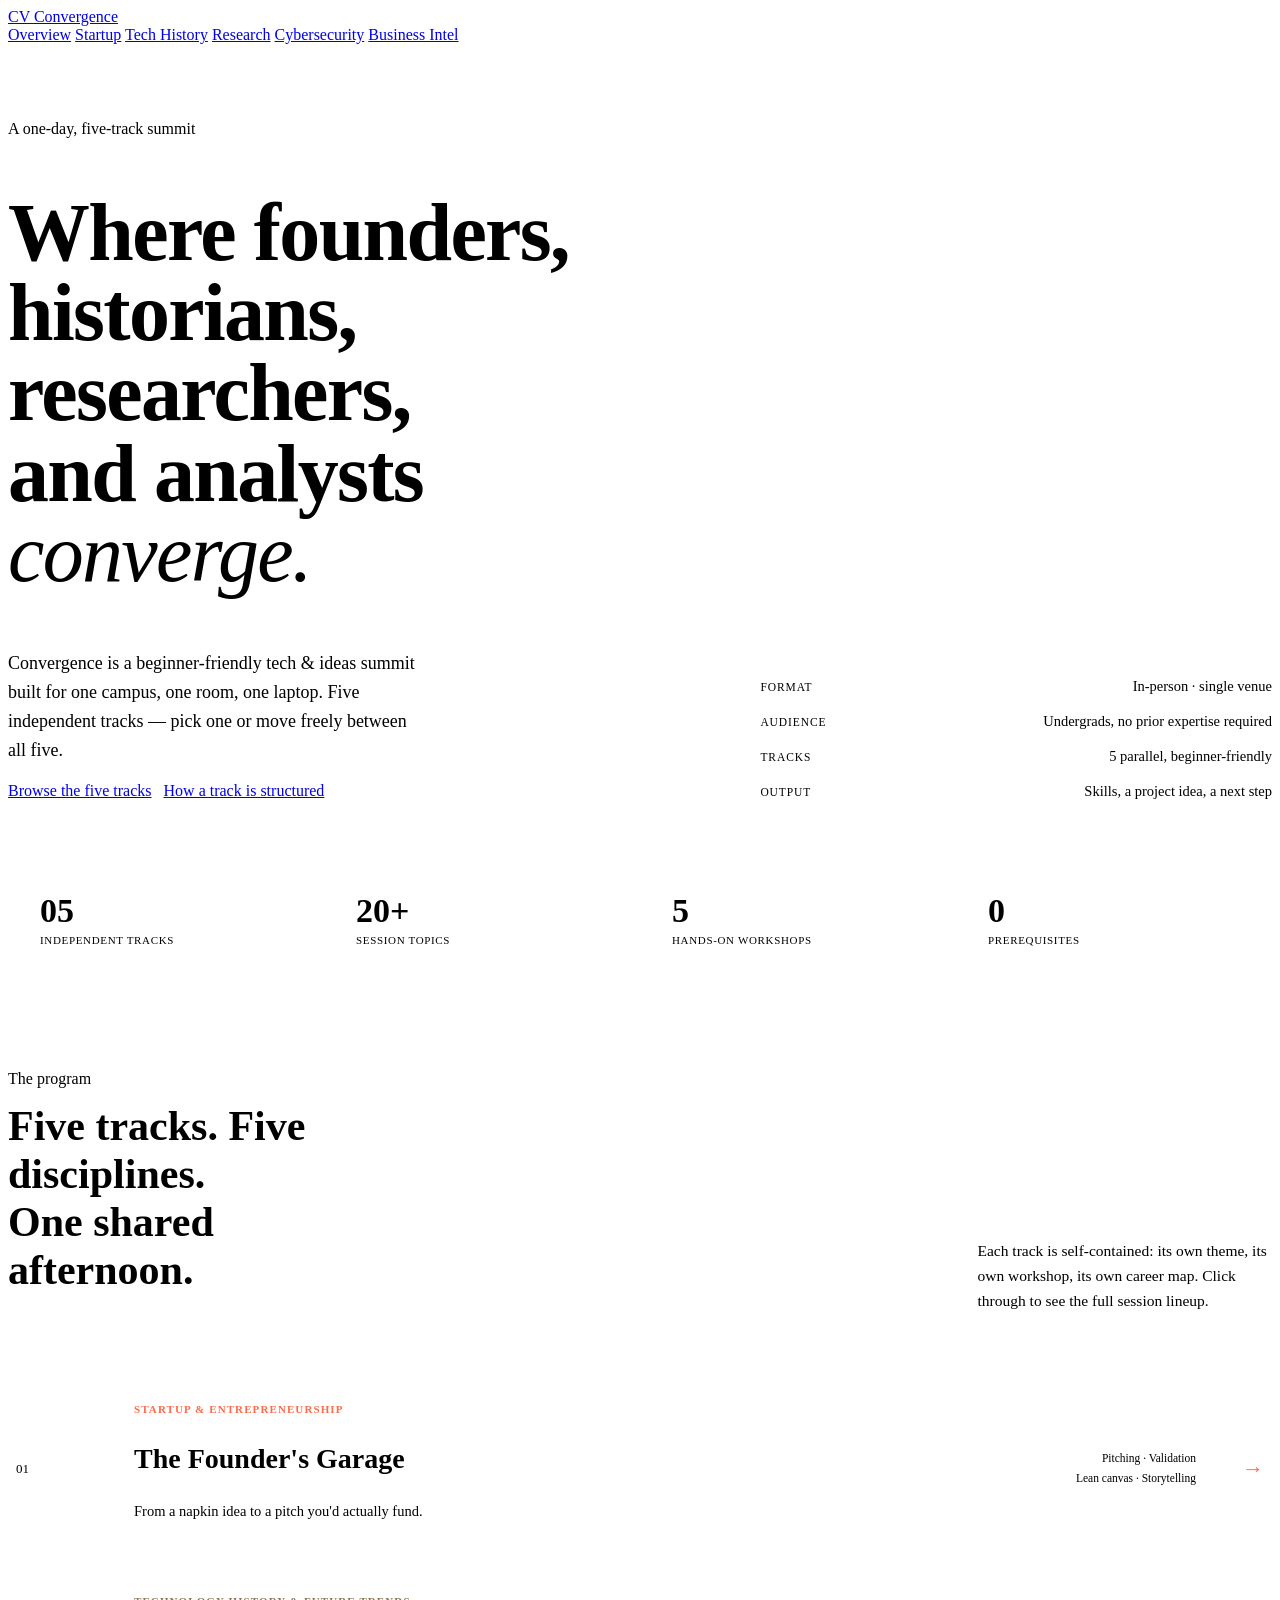
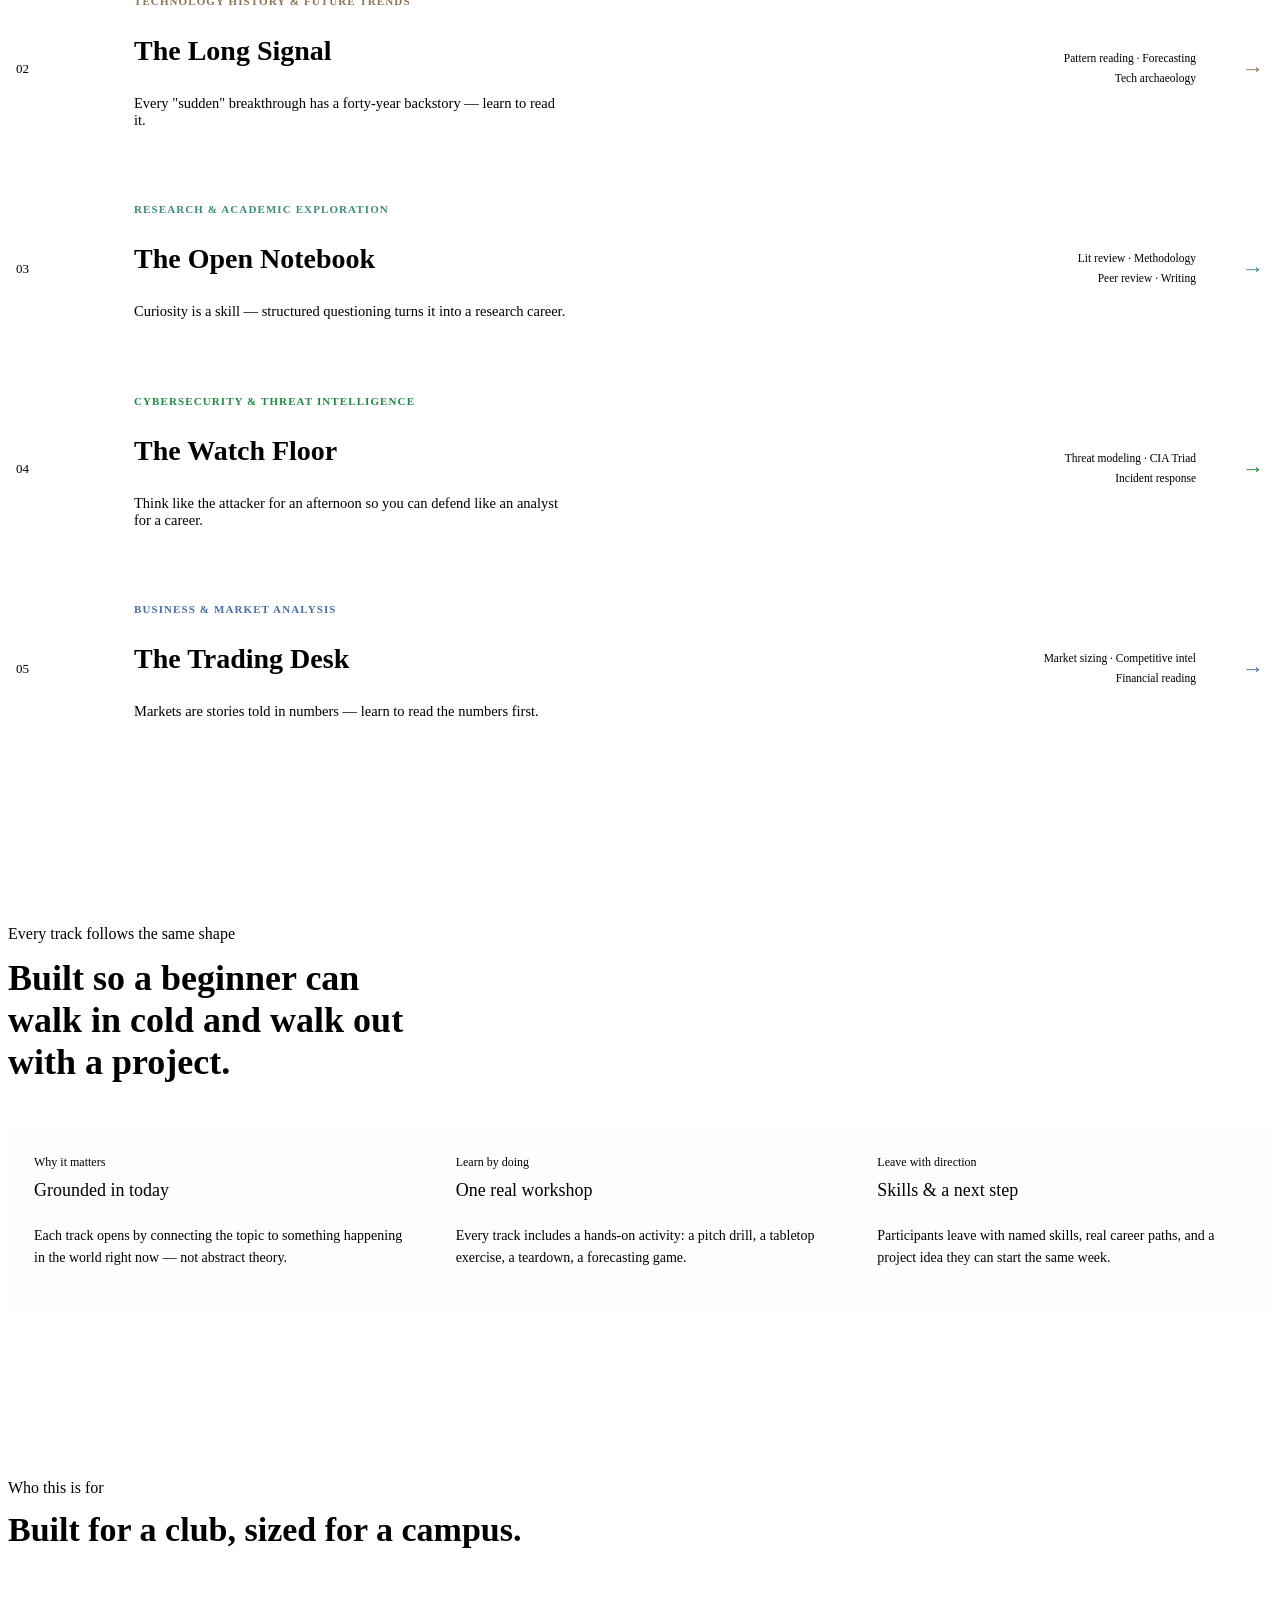
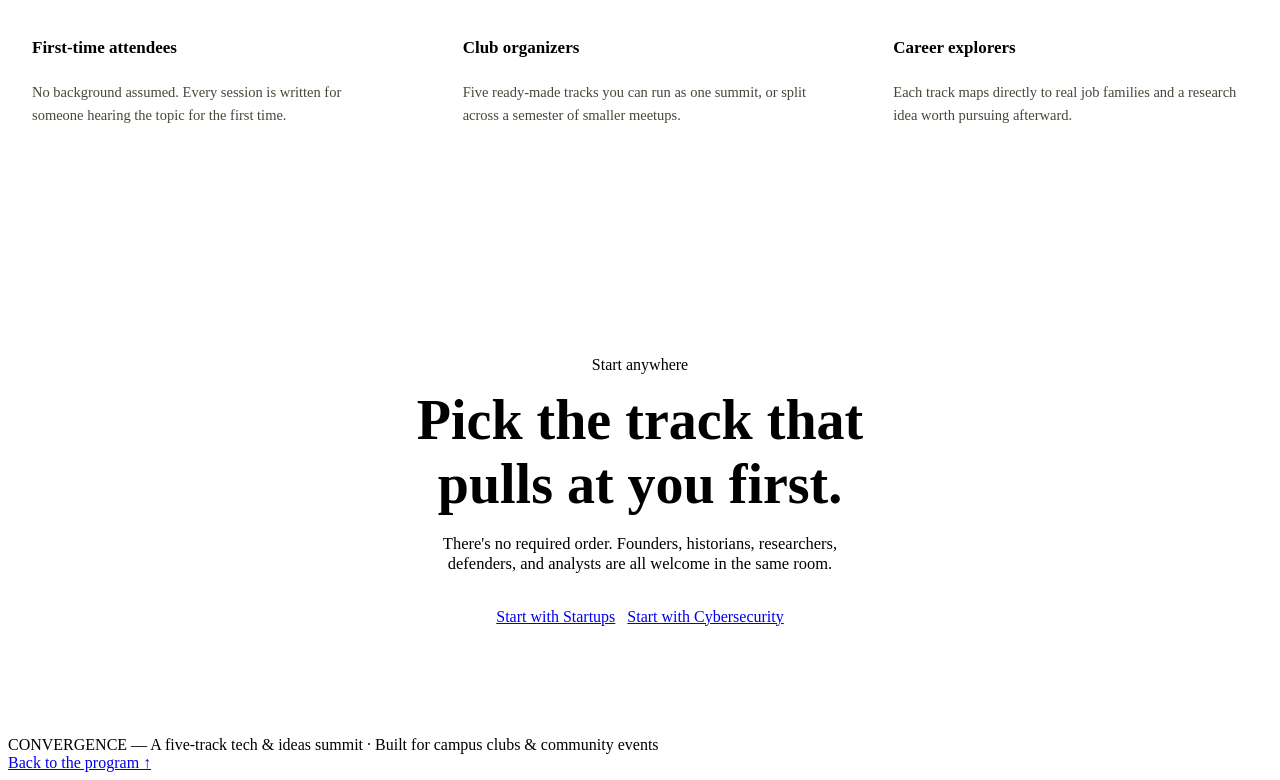
==== index.html @ 2186295e "Add files via upload" ====
<!DOCTYPE html>
<html lang="en">
<head>
<meta charset="UTF-8">
<meta name="viewport" content="width=device-width, initial-scale=1.0">
<title>Convergence — A Five-Track Tech & Ideas Summit</title>
<link rel="stylesheet" href="assets/style.css">
<style>

  /* ===== HOME-SPECIFIC ===== */

  .hero{
    position:relative;
    padding: 76px 0 0;
    overflow:hidden;
  }
  .hero-inner{
    display:grid;
    grid-template-columns: 1.1fr 0.9fr;
    gap: 56px;
    align-items: end;
    padding-bottom: 64px;
    border-bottom: 1px solid var(--line);
  }
  @media (max-width: 900px){
    .hero-inner{ grid-template-columns: 1fr; }
  }
  .hero-eyebrow{ margin-bottom: 22px; }
  .hero h1{
    font-size: clamp(40px, 6.4vw, 84px);
    line-height: 0.98;
    letter-spacing: -0.02em;
  }
  .hero h1 em{
    font-style: italic;
    font-weight: 400;
    color: var(--muted);
  }
  .hero-sub{
    margin-top: 26px;
    font-size: 18px;
    color: var(--muted);
    max-width: 46ch;
    line-height: 1.6;
  }
  .hero-meta{
    display:flex; flex-direction:column; gap: 18px;
    border-left: 1px solid var(--line);
    padding-left: 32px;
  }
  @media (max-width: 900px){
    .hero-meta{ border-left:none; padding-left:0; border-top:1px solid var(--line); padding-top:24px; }
  }
  .meta-row{ display:flex; justify-content:space-between; gap:16px; font-size:14.5px; }
  .meta-row .k{ font-family: var(--mono); color:var(--muted); text-transform:uppercase; font-size:11.5px; letter-spacing:.08em; padding-top:3px; }
  .meta-row .v{ text-align:right; font-weight:500; max-width: 60%; }
  .hero-ctas{ display:flex; gap:12px; margin-top:8px; flex-wrap:wrap; }

  /* strip of stats */
  .statline{
    display:grid; grid-template-columns: repeat(4,1fr);
    border-bottom:1px solid var(--line);
  }
  .statline .stat{
    padding: 28px 32px;
    border-right: 1px solid var(--line);
  }
  .statline .stat:last-child{ border-right:none; }
  .stat .num{ font-family: var(--serif); font-size: 34px; font-weight:600; }
  .stat .lab{ font-family: var(--mono); font-size: 11px; color:var(--muted); letter-spacing:.06em; text-transform:uppercase; margin-top:4px; }
  @media (max-width: 700px){
    .statline{ grid-template-columns: repeat(2,1fr); }
    .statline .stat:nth-child(2){ border-right:none; }
  }

  /* the catalog of tracks — signature element */
  .catalog{ padding: 96px 0 40px; }
  .catalog-head{ display:flex; justify-content:space-between; align-items:flex-end; gap:24px; margin-bottom:44px; flex-wrap:wrap; }
  .catalog-head h2{ font-size: clamp(30px,4vw,42px); margin-top:14px; max-width: 18ch; }
  .catalog-head p{ color:var(--muted); max-width:38ch; font-size:15.5px; line-height:1.6; }

  .card-row{
    display:flex;
    flex-direction:column;
    border-top: 2px solid var(--ink);
  }
  .track-card{
    --accent: var(--ink);
    display:grid;
    grid-template-columns: 90px 1fr 240px 40px;
    align-items:center;
    gap: 28px;
    padding: 30px 8px;
    text-decoration:none; color:inherit;
    border-bottom: 1px solid var(--line);
    position:relative;
    transition: padding-left .22s ease, background .22s ease;
  }
  .track-card:hover{
    padding-left: 24px;
    background: var(--paper-dim);
  }
  .track-card::before{
    content:"";
    position:absolute; left:0; top:0; bottom:0; width:4px;
    background: var(--accent);
    transform: scaleY(0);
    transform-origin: bottom;
    transition: transform .25s ease;
  }
  .track-card:hover::before{ transform: scaleY(1); }

  .tc-num{ font-family:var(--mono); font-size:13px; color:var(--muted); }
  .tc-main .tc-tag{
    font-family: var(--mono); font-size:11px; letter-spacing:.1em; text-transform:uppercase;
    color: var(--accent); margin-bottom:6px; font-weight:700;
  }
  .tc-main h3{ font-size: clamp(20px,2.6vw,28px); font-weight:600; }
  .tc-main .tc-theme{ margin-top:6px; color:var(--muted); font-size:14.5px; max-width:60ch; }
  .tc-skills{ font-family: var(--mono); font-size:11.5px; color:var(--muted); line-height:1.7; text-align:right; }
  .tc-arrow{ font-size:22px; color:var(--accent); justify-self:end; transition: transform .2s ease; }
  .track-card:hover .tc-arrow{ transform: translateX(6px); }

  @media (max-width: 860px){
    .track-card{ grid-template-columns: 1fr; gap:10px; padding: 26px 4px; }
    .tc-skills{ text-align:left; }
    .tc-arrow{ display:none; }
  }

  /* framework strip */
  .framework{
    background: var(--ink); color: var(--paper);
    padding: 80px 0;
    margin-top: 40px;
  }
  .framework .eyebrow{ color: var(--muted-on-ink); }
  .framework h2{ color:var(--paper); font-size:clamp(26px,3.6vw,36px); margin-top:14px; max-width:22ch;}
  .fw-grid{
    margin-top:44px;
    display:grid; grid-template-columns: repeat(3,1fr); gap:1px;
    background: rgba(247,245,240,0.14);
  }
  .fw-item{ background: var(--ink); padding: 28px 26px; }
  .fw-item .fi-num{ font-family:var(--mono); font-size:12px; color:var(--muted-on-ink); }
  .fw-item h4{ color:var(--paper); font-size:18px; margin-top:10px; font-weight:500; }
  .fw-item p{ color: var(--muted-on-ink); font-size:14px; margin-top:8px; line-height:1.6; }
  @media (max-width: 760px){ .fw-grid{ grid-template-columns:1fr; } }

  /* who it's for */
  .audience{ padding: 88px 0; }
  .aud-grid{
    display:grid; grid-template-columns: repeat(3, 1fr); gap: 28px; margin-top: 40px;
  }
  .aud-card{
    border: 1px solid var(--line); padding: 26px 24px; border-radius: var(--radius);
    background: var(--card);
  }
  .aud-card h4{ font-size:17px; }
  .aud-card p{ margin-top:10px; color:#4a4538; font-size:14.5px; line-height:1.6; }
  @media (max-width: 820px){ .aud-grid{ grid-template-columns:1fr; } }

  /* closing CTA */
  .closer{
    padding: 100px 0 110px;
    text-align:center;
    border-top: 1px solid var(--line);
  }
  .closer h2{ font-size: clamp(32px,5vw,56px); max-width: 18ch; margin:14px auto 0; }
  .closer p{ color:var(--muted); margin: 18px auto 0; max-width:50ch; font-size:16.5px; }
  .closer .hero-ctas{ justify-content:center; margin-top:34px; }
</style>
</head>
<body>

<nav class="topnav">
  <div class="topnav-inner">
    <a href="index.html" class="brand">
      <span class="brand-mark">CV</span>
      <span class="brand-name">Convergence</span>
    </a>
    <div class="navlinks">
      <a href="index.html" class="is-active">Overview</a>
      <a href="startup.html">Startup</a>
      <a href="history.html">Tech History</a>
      <a href="research.html">Research</a>
      <a href="cybersecurity.html">Cybersecurity</a>
      <a href="business.html">Business Intel</a>
    </div>
  </div>
</nav>

<header class="hero">
  <div class="wrap">
    <div class="hero-inner">
      <div>
        <span class="eyebrow hero-eyebrow"><span class="dot"></span>A one-day, five-track summit</span>
        <h1>Where founders,<br>historians, researchers,<br>and analysts <em>converge.</em></h1>
        <p class="hero-sub">Convergence is a beginner-friendly tech &amp; ideas summit built for one campus, one room, one laptop. Five independent tracks — pick one or move freely between all five.</p>
        <div class="hero-ctas">
          <a href="#catalog" class="btn btn-solid">Browse the five tracks</a>
          <a href="#framework" class="btn">How a track is structured</a>
        </div>
      </div>
      <div class="hero-meta">
        <div class="meta-row"><span class="k">Format</span><span class="v">In-person · single venue</span></div>
        <div class="meta-row"><span class="k">Audience</span><span class="v">Undergrads, no prior expertise required</span></div>
        <div class="meta-row"><span class="k">Tracks</span><span class="v">5 parallel, beginner-friendly</span></div>
        <div class="meta-row"><span class="k">Output</span><span class="v">Skills, a project idea, a next step</span></div>
      </div>
    </div>
  </div>
</header>

<div class="statline">
  <div class="stat"><div class="num">05</div><div class="lab">Independent tracks</div></div>
  <div class="stat"><div class="num">20+</div><div class="lab">Session topics</div></div>
  <div class="stat"><div class="num">5</div><div class="lab">Hands-on workshops</div></div>
  <div class="stat"><div class="num">0</div><div class="lab">Prerequisites</div></div>
</div>

<section class="catalog" id="catalog">
  <div class="wrap">
    <div class="catalog-head">
      <div>
        <span class="eyebrow"><span class="dot"></span>The program</span>
        <h2>Five tracks. Five disciplines.<br>One shared afternoon.</h2>
      </div>
      <p>Each track is self-contained: its own theme, its own workshop, its own career map. Click through to see the full session lineup.</p>
    </div>

    <div class="card-row">
      <a href="startup.html" class="track-card" style="--accent:#FF6B4A">
        <span class="tc-num">01</span>
        <div class="tc-main">
          <div class="tc-tag">Startup &amp; Entrepreneurship</div>
          <h3>The Founder's Garage</h3>
          <p class="tc-theme">From a napkin idea to a pitch you'd actually fund.</p>
        </div>
        <div class="tc-skills">Pitching · Validation<br>Lean canvas · Storytelling</div>
        <span class="tc-arrow">→</span>
      </a>

      <a href="history.html" class="track-card" style="--accent:#8B7355">
        <span class="tc-num">02</span>
        <div class="tc-main">
          <div class="tc-tag">Technology History &amp; Future Trends</div>
          <h3>The Long Signal</h3>
          <p class="tc-theme">Every "sudden" breakthrough has a forty-year backstory — learn to read it.</p>
        </div>
        <div class="tc-skills">Pattern reading · Forecasting<br>Tech archaeology</div>
        <span class="tc-arrow">→</span>
      </a>

      <a href="research.html" class="track-card" style="--accent:#3D8B7D">
        <span class="tc-num">03</span>
        <div class="tc-main">
          <div class="tc-tag">Research &amp; Academic Exploration</div>
          <h3>The Open Notebook</h3>
          <p class="tc-theme">Curiosity is a skill — structured questioning turns it into a research career.</p>
        </div>
        <div class="tc-skills">Lit review · Methodology<br>Peer review · Writing</div>
        <span class="tc-arrow">→</span>
      </a>

      <a href="cybersecurity.html" class="track-card" style="--accent:#1f8a45">
        <span class="tc-num">04</span>
        <div class="tc-main">
          <div class="tc-tag">Cybersecurity &amp; Threat Intelligence</div>
          <h3>The Watch Floor</h3>
          <p class="tc-theme">Think like the attacker for an afternoon so you can defend like an analyst for a career.</p>
        </div>
        <div class="tc-skills">Threat modeling · CIA Triad<br>Incident response</div>
        <span class="tc-arrow">→</span>
      </a>

      <a href="business.html" class="track-card" style="--accent:#4A6FA5">
        <span class="tc-num">05</span>
        <div class="tc-main">
          <div class="tc-tag">Business &amp; Market Analysis</div>
          <h3>The Trading Desk</h3>
          <p class="tc-theme">Markets are stories told in numbers — learn to read the numbers first.</p>
        </div>
        <div class="tc-skills">Market sizing · Competitive intel<br>Financial reading</div>
        <span class="tc-arrow">→</span>
      </a>
    </div>
  </div>
</section>

<section class="framework" id="framework">
  <div class="wrap">
    <span class="eyebrow"><span class="dot"></span>Every track follows the same shape</span>
    <h2>Built so a beginner can walk in cold and walk out with a project.</h2>
    <div class="fw-grid">
      <div class="fw-item">
        <div class="fi-num">Why it matters</div>
        <h4>Grounded in today</h4>
        <p>Each track opens by connecting the topic to something happening in the world right now — not abstract theory.</p>
      </div>
      <div class="fw-item">
        <div class="fi-num">Learn by doing</div>
        <h4>One real workshop</h4>
        <p>Every track includes a hands-on activity: a pitch drill, a tabletop exercise, a teardown, a forecasting game.</p>
      </div>
      <div class="fw-item">
        <div class="fi-num">Leave with direction</div>
        <h4>Skills &amp; a next step</h4>
        <p>Participants leave with named skills, real career paths, and a project idea they can start the same week.</p>
      </div>
    </div>
  </div>
</section>

<section class="audience">
  <div class="wrap">
    <div class="section-head" style="margin-bottom:0;">
      <span class="eyebrow"><span class="dot"></span>Who this is for</span>
      <h2 style="font-size:clamp(26px,3.6vw,34px); margin-top:14px;">Built for a club, sized for a campus.</h2>
    </div>
    <div class="aud-grid">
      <div class="aud-card">
        <h4>First-time attendees</h4>
        <p>No background assumed. Every session is written for someone hearing the topic for the first time.</p>
      </div>
      <div class="aud-card">
        <h4>Club organizers</h4>
        <p>Five ready-made tracks you can run as one summit, or split across a semester of smaller meetups.</p>
      </div>
      <div class="aud-card">
        <h4>Career explorers</h4>
        <p>Each track maps directly to real job families and a research idea worth pursuing afterward.</p>
      </div>
    </div>
  </div>
</section>

<section class="closer">
  <div class="wrap">
    <span class="eyebrow"><span class="dot"></span>Start anywhere</span>
    <h2>Pick the track that pulls at you first.</h2>
    <p>There's no required order. Founders, historians, researchers, defenders, and analysts are all welcome in the same room.</p>
    <div class="hero-ctas">
      <a href="startup.html" class="btn btn-solid">Start with Startups</a>
      <a href="cybersecurity.html" class="btn">Start with Cybersecurity</a>
    </div>
  </div>
</section>

<footer class="site-footer">
  <div class="wrap footer-inner">
    <div class="footer-note">CONVERGENCE — A five-track tech &amp; ideas summit · Built for campus clubs &amp; community events</div>
    <a href="#catalog" class="footer-back">Back to the program ↑</a>
  </div>
</footer>

</body>
</html>
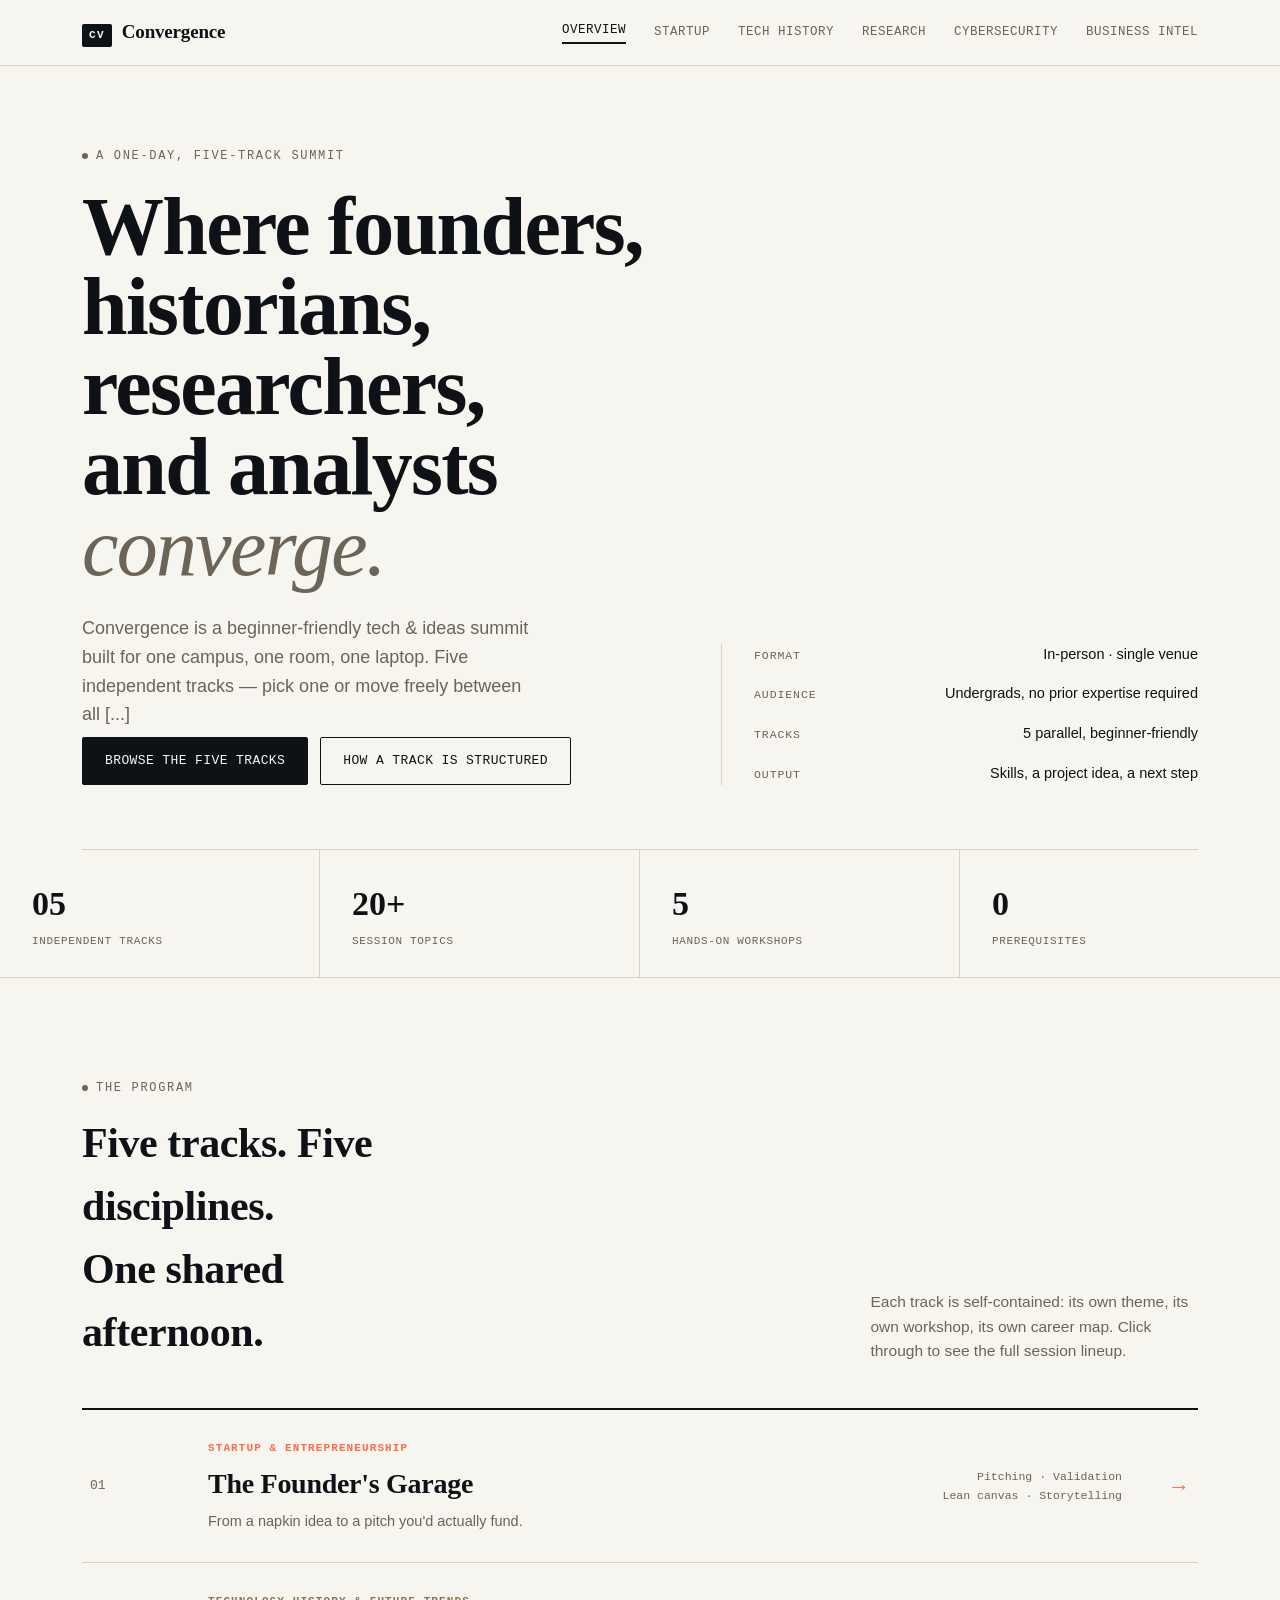
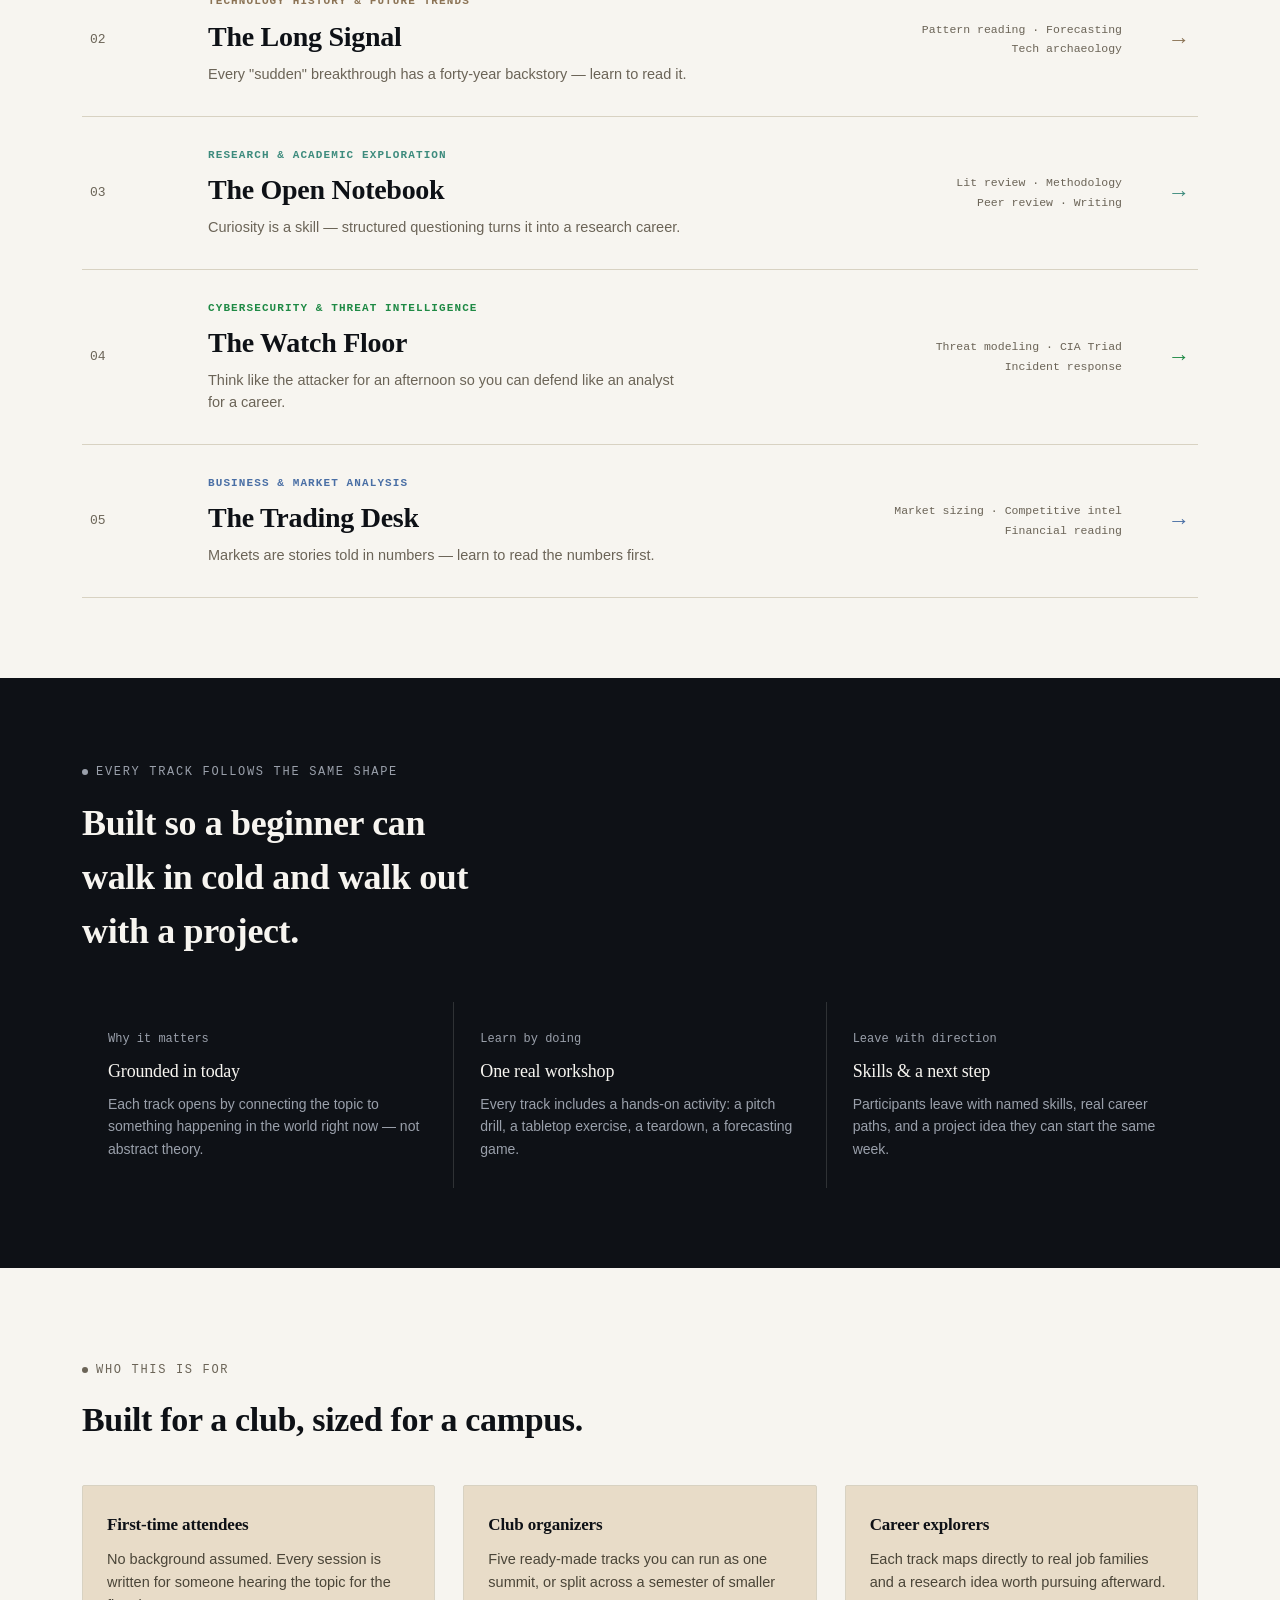
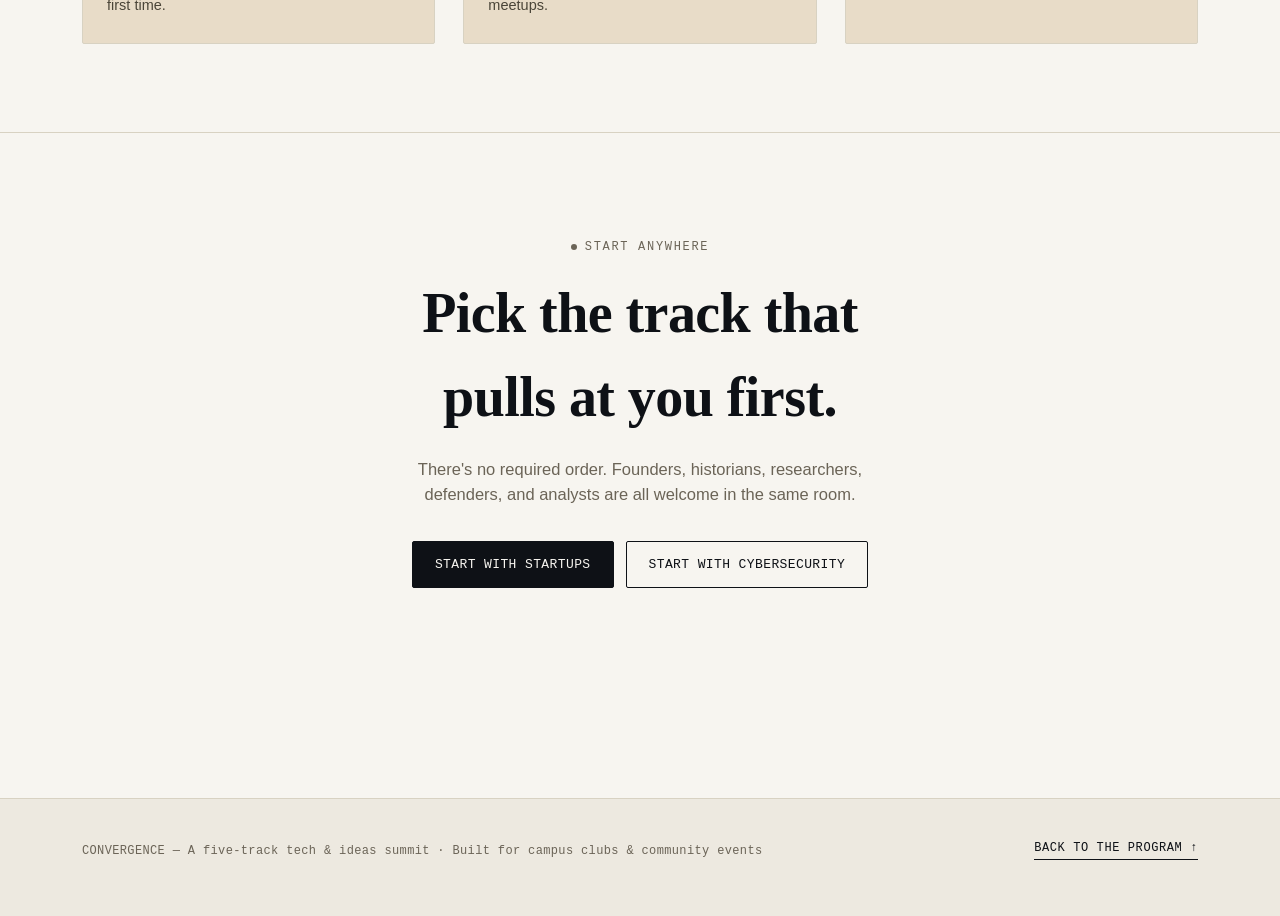
==== commit 79b94a44: "Fix CSS path: change from assets/style.css to style.css" ====
--- a/index.html
+++ b/index.html
@@ -4,7 +4,7 @@
 <meta charset="UTF-8">
 <meta name="viewport" content="width=device-width, initial-scale=1.0">
 <title>Convergence — A Five-Track Tech & Ideas Summit</title>
-<link rel="stylesheet" href="assets/style.css">
+<link rel="stylesheet" href="style.css">
 <style>
 
   /* ===== HOME-SPECIFIC ===== */
@@ -195,7 +195,7 @@
       <div>
         <span class="eyebrow hero-eyebrow"><span class="dot"></span>A one-day, five-track summit</span>
         <h1>Where founders,<br>historians, researchers,<br>and analysts <em>converge.</em></h1>
-        <p class="hero-sub">Convergence is a beginner-friendly tech &amp; ideas summit built for one campus, one room, one laptop. Five independent tracks — pick one or move freely between all five.</p>
+        <p class="hero-sub">Convergence is a beginner-friendly tech &amp; ideas summit built for one campus, one room, one laptop. Five independent tracks — pick one or move freely between all [...]
         <div class="hero-ctas">
           <a href="#catalog" class="btn btn-solid">Browse the five tracks</a>
           <a href="#framework" class="btn">How a track is structured</a>
--- a/style.css
+++ b/style.css
@@ -0,0 +1,158 @@
+/* ============================================================
+   CONVERGENCE — shared design system
+   ============================================================ */
+
+@import url('https://fonts.googleapis.com/css2?family=Fraunces:ital,opsz,wght@0,9..144,300;0,9..144,400;0,9..144,500;0,9..144,600;0,9..144,700;0,9..144,900;1,9..144,400;1,9..144,500&family=Inter:wght@400;500;600;700;800&family=JetBrains+Mono:wght@400;500;600;700&display=swap');
+
+:root{
+  /* base palette */
+  --ink:        #0E1116;
+  --ink-soft:   #1B2028;
+  --paper:      #F7F5F0;
+  --paper-dim:  #EDE9E0;
+  --card:       #E8DCC8;
+  --line:       #d8d2c2;
+  --muted:      #6b6457;
+  --muted-on-ink: #9aa0ab;
+
+  /* track accents */
+  --t-startup:    #FF6B4A;
+  --t-history:    #8B7355;
+  --t-research:   #3D8B7D;
+  --t-cyber:      #39FF6A;
+  --t-business:   #4A6FA5;
+
+  --serif: 'Fraunces', serif;
+  --sans:  'Inter', sans-serif;
+  --mono:  'JetBrains Mono', monospace;
+
+  --radius: 2px;
+}
+
+*{ box-sizing: border-box; }
+html{ scroll-behavior: smooth; }
+body{
+  margin:0;
+  background: var(--paper);
+  color: var(--ink);
+  font-family: var(--sans);
+  -webkit-font-smoothing: antialiased;
+  line-height: 1.5;
+}
+img{ max-width:100%; display:block; }
+a{ color: inherit; }
+
+::selection{ background: var(--ink); color: var(--paper); }
+
+@media (prefers-reduced-motion: reduce){
+  *{ animation-duration: 0.01ms !important; animation-iteration-count: 1 !important; transition-duration: 0.01ms !important; scroll-behavior: auto !important; }
+}
+
+:focus-visible{
+  outline: 2px solid currentColor;
+  outline-offset: 3px;
+}
+
+/* ---------- layout shells ---------- */
+.wrap{
+  max-width: 1180px;
+  margin: 0 auto;
+  padding: 0 32px;
+}
+@media (max-width: 640px){
+  .wrap{ padding: 0 20px; }
+}
+
+/* ---------- top nav (shared) ---------- */
+.topnav{
+  position: sticky; top:0; z-index: 50;
+  background: var(--paper);
+  border-bottom: 1px solid var(--line);
+}
+.topnav-inner{
+  max-width:1180px; margin:0 auto; padding: 18px 32px;
+  display:flex; align-items:center; justify-content:space-between;
+  gap: 24px;
+}
+.brand{
+  display:flex; align-items:baseline; gap:10px;
+  text-decoration:none; color:var(--ink);
+}
+.brand-mark{
+  font-family: var(--mono); font-size: 11px; font-weight:700;
+  letter-spacing: 0.12em; background:var(--ink); color:var(--paper);
+  padding: 3px 7px; border-radius: var(--radius);
+}
+.brand-name{
+  font-family: var(--serif); font-weight:600; font-size: 19px; letter-spacing: -0.01em;
+}
+.navlinks{
+  display:flex; gap: 28px; align-items:center;
+  font-family: var(--mono); font-size: 12.5px; letter-spacing: 0.04em;
+  text-transform: uppercase;
+}
+.navlinks a{ text-decoration:none; color: var(--muted); transition: color .15s ease; white-space:nowrap; }
+.navlinks a:hover{ color: var(--ink); }
+.navlinks a.is-active{ color: var(--ink); border-bottom: 2px solid currentColor; padding-bottom:2px; }
+.nav-toggle{ display:none; }
+
+@media (max-width: 860px){
+  .navlinks{ display:none; }
+}
+
+footer.site-footer{
+  border-top: 1px solid var(--line);
+  margin-top: 100px;
+  padding: 40px 0 56px;
+  background: var(--paper-dim);
+}
+.footer-inner{
+  display:flex; justify-content:space-between; align-items:flex-end; gap:24px; flex-wrap:wrap;
+}
+.footer-note{ font-family: var(--mono); font-size:12px; color:var(--muted); letter-spacing:.03em; }
+.footer-back{
+  font-family: var(--mono); font-size:12px; letter-spacing:.05em; text-transform:uppercase;
+  text-decoration:none; color:var(--ink); border-bottom:1px solid var(--ink); padding-bottom:2px;
+}
+
+/* ---------- generic eyebrow / label ---------- */
+.eyebrow{
+  font-family: var(--mono); font-size: 12px; letter-spacing: 0.14em; text-transform: uppercase;
+  display:inline-flex; align-items:center; gap:8px; color: var(--muted);
+}
+.eyebrow .dot{ width:6px; height:6px; border-radius:50%; background: currentColor; }
+
+/* ---------- buttons ---------- */
+.btn{
+  display:inline-flex; align-items:center; gap:8px;
+  font-family: var(--mono); font-size: 13px; letter-spacing:0.03em; text-transform:uppercase;
+  text-decoration:none; padding: 13px 22px; border-radius: var(--radius);
+  border:1.5px solid var(--ink); color: var(--ink); background:transparent;
+  transition: background .15s ease, color .15s ease, transform .1s ease;
+  cursor:pointer;
+}
+.btn:hover{ background: var(--ink); color: var(--paper); }
+.btn:active{ transform: translateY(1px); }
+.btn-solid{ background: var(--ink); color: var(--paper); }
+.btn-solid:hover{ background: var(--ink-soft); color: var(--paper); }
+.btn-on-ink{ border-color: var(--paper); color: var(--paper); }
+.btn-on-ink:hover{ background: var(--paper); color: var(--ink); }
+
+/* generic section spacing */
+.section{ padding: 88px 0; }
+.section-tight{ padding: 56px 0; }
+@media (max-width: 700px){
+  .section{ padding: 56px 0; }
+}
+
+h1,h2,h3,h4{ font-family: var(--serif); margin:0; font-weight:600; letter-spacing:-0.01em; }
+p{ margin:0; }
+
+.section-head{ max-width: 720px; margin-bottom: 48px; }
+.section-head h2{ font-size: clamp(28px,4vw,40px); margin-top:14px; }
+.section-head .lede{ margin-top:16px; color:var(--muted); font-size:17px; line-height:1.65; }
+
+/* numbered index marker — used only where order is real (sessions, steps) */
+.idx{
+  font-family: var(--mono); font-size: 12px; color: var(--muted); letter-spacing: 0.05em;
+}
